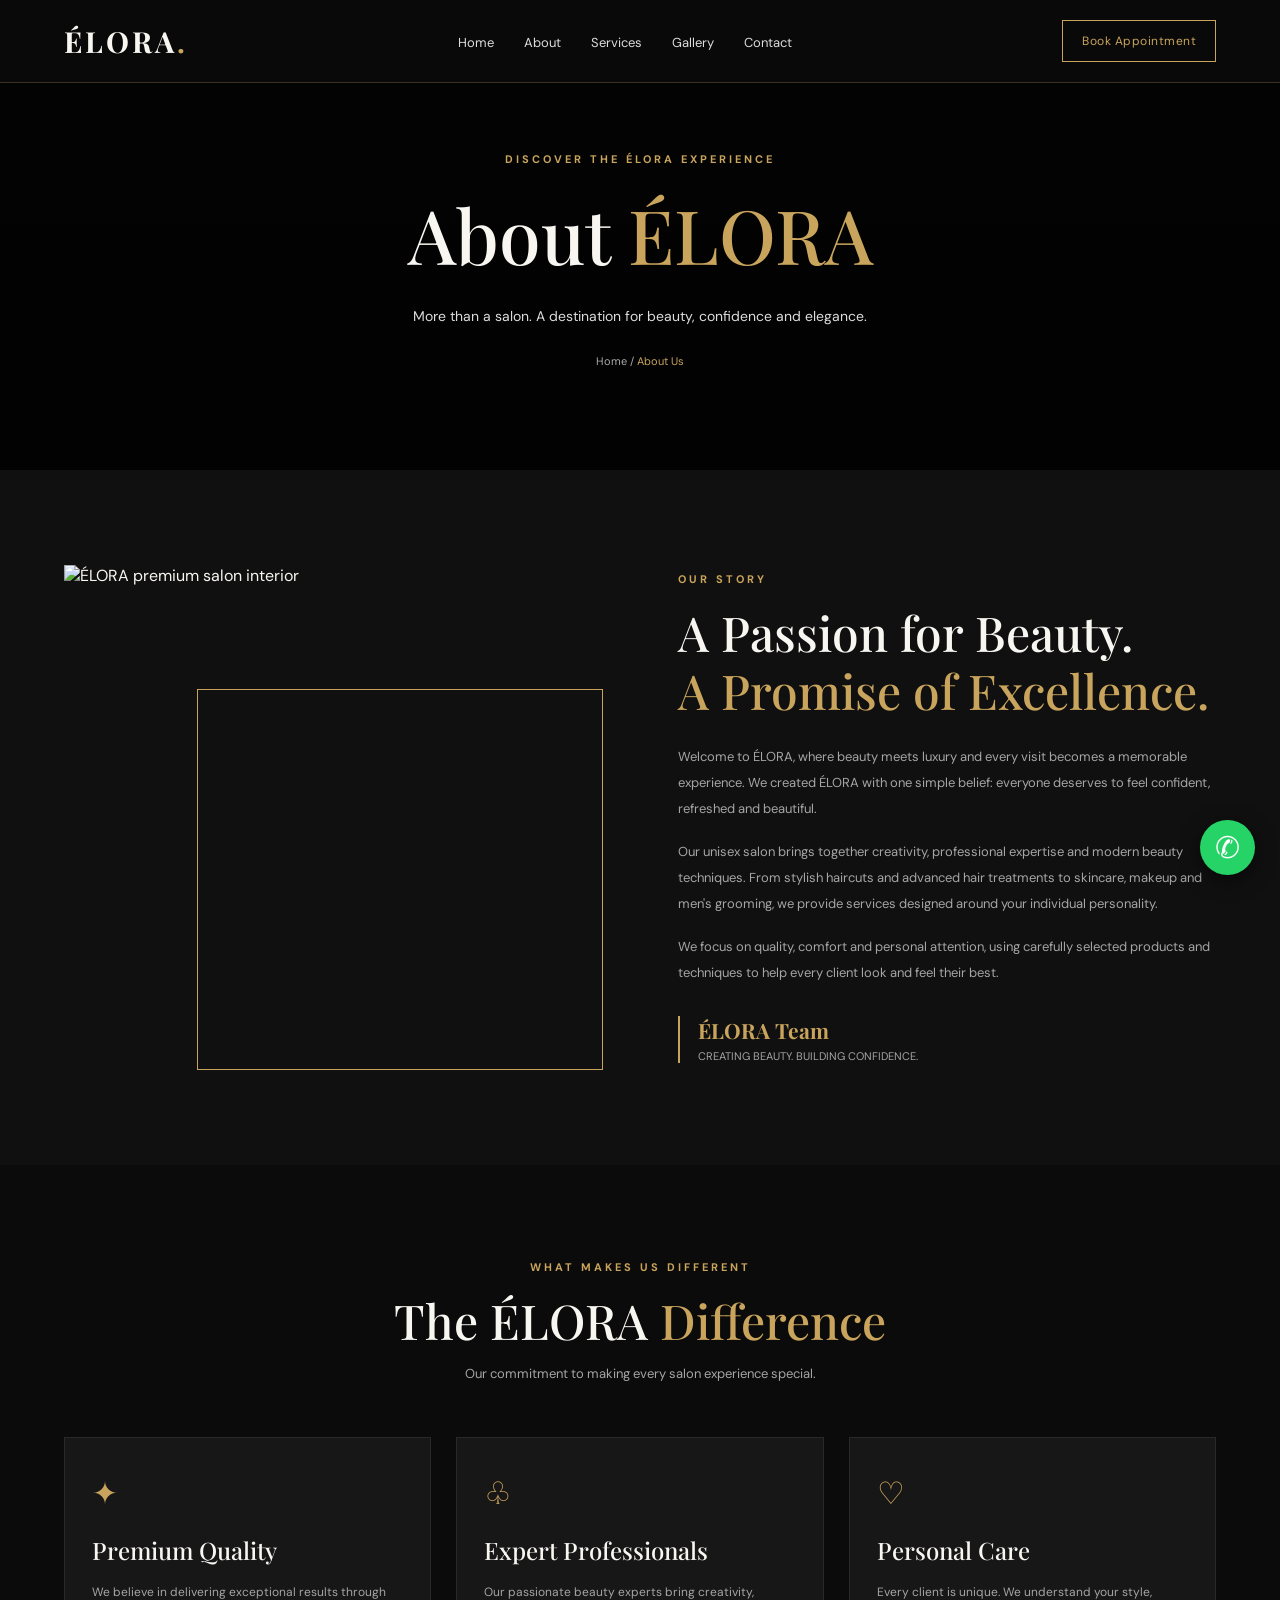
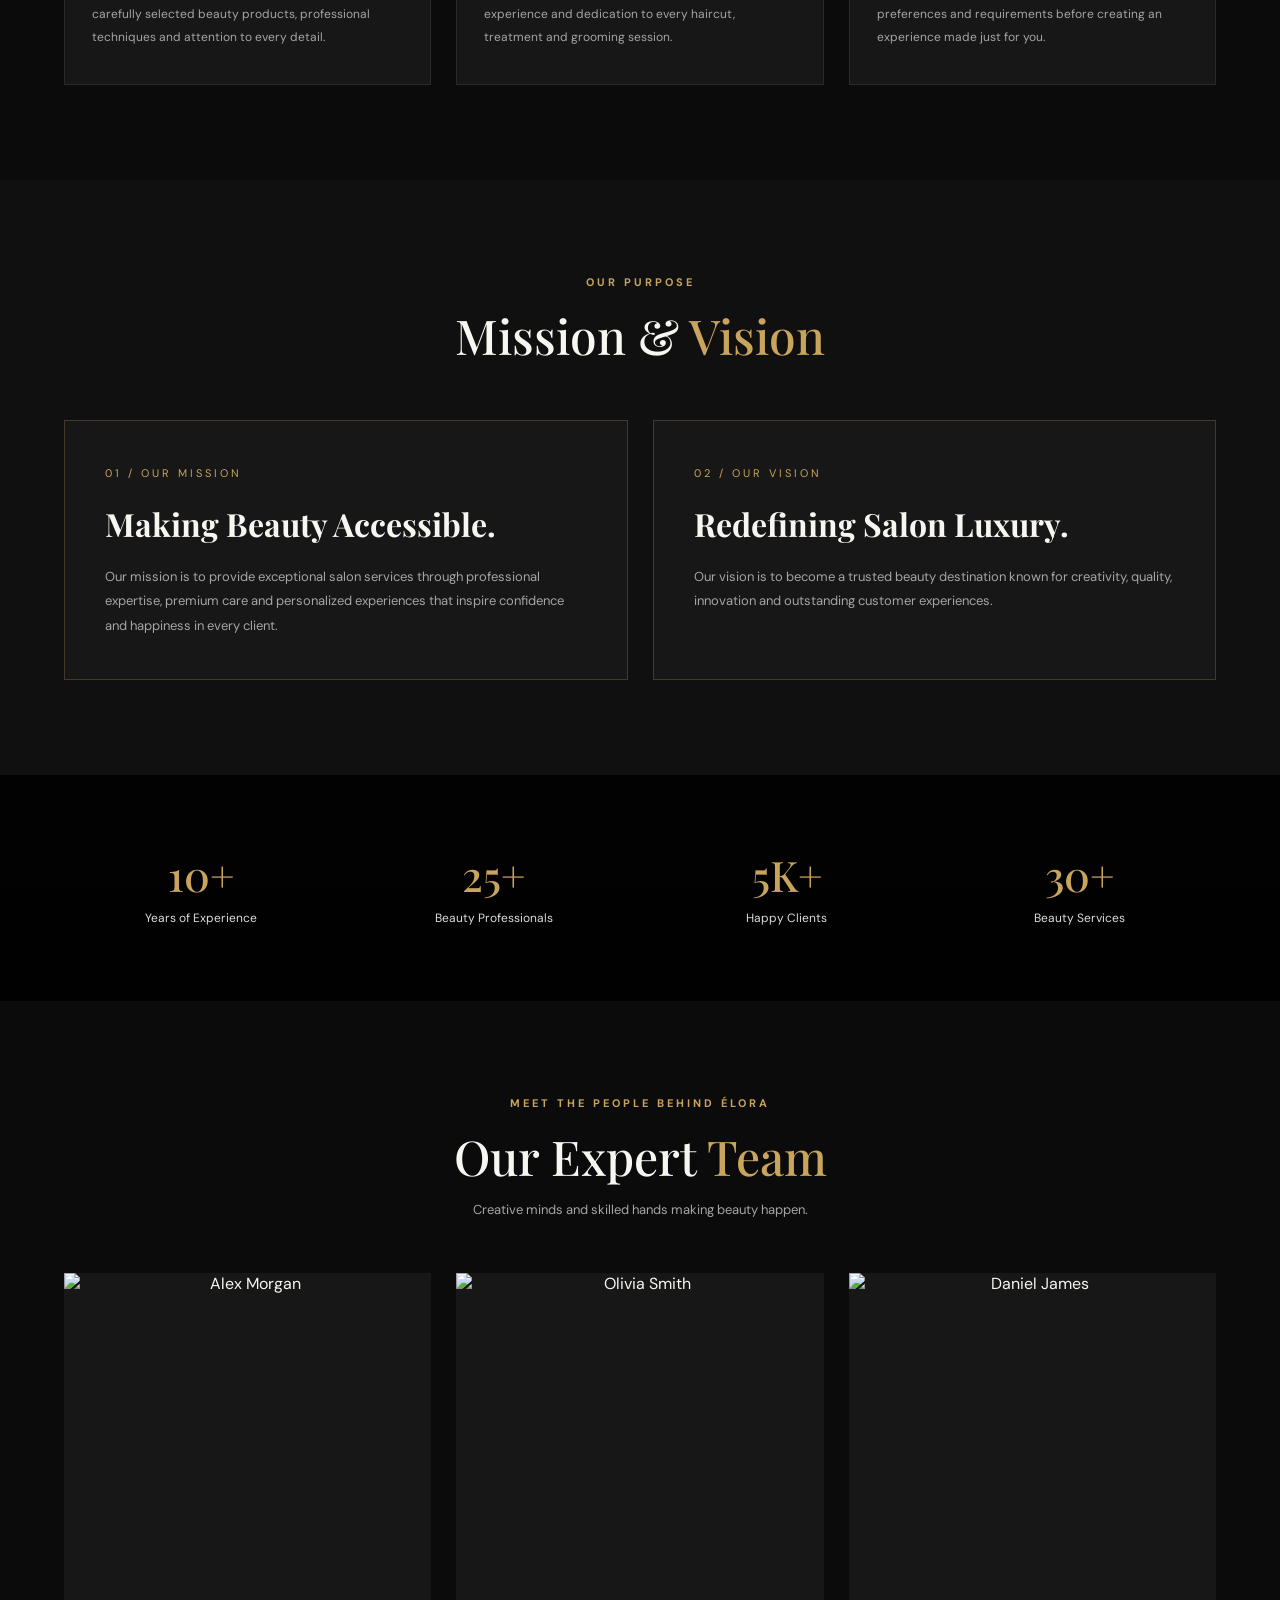
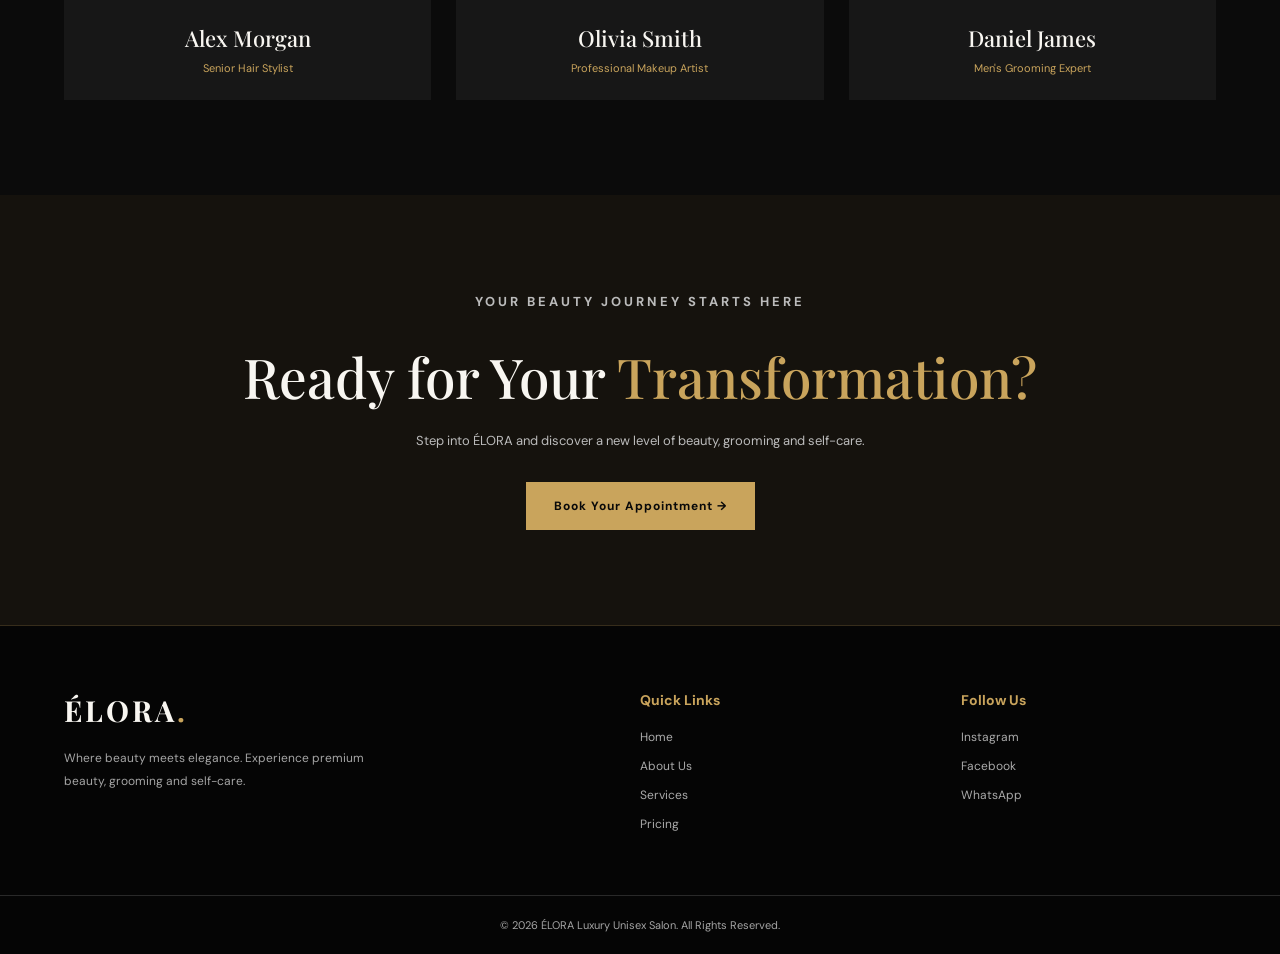
==== about.html @ eaf3b462 "intial website" ====
<!DOCTYPE html>
<html lang="en">
<head>
    <meta charset="UTF-8">
    <meta name="viewport" content="width=device-width, initial-scale=1.0">
    <meta name="description" content="Discover ÉLORA Luxury Unisex Salon. Learn about our story, expert stylists, beauty philosophy and premium salon experience.">
    <title>About Us | ÉLORA Luxury Unisex Salon</title>

    <link rel="preconnect" href="https://fonts.googleapis.com">
    <link rel="preconnect" href="https://fonts.gstatic.com" crossorigin>
    <link href="https://fonts.googleapis.com/css2?family=DM+Sans:wght@400;500;600;700&family=Playfair+Display:wght@400;500;600;700&display=swap" rel="stylesheet">

    <link rel="stylesheet" href="style.css">

    <style>
        /* ABOUT PAGE */

        .about-hero {
            min-height: 470px;
            display: flex;
            align-items: center;
            text-align: center;
            position: relative;
            background:
            linear-gradient(rgba(0,0,0,.72),rgba(0,0,0,.83)),
            url('https://images.unsplash.com/photo-1560066984-138dadb4c035?auto=format&fit=crop&w=1800&q=85') center/cover;
            padding: 130px 0 80px;
        }

        .about-hero-content {
            position: relative;
            width: 100%;
        }

        .about-hero h1 {
            font-size: clamp(45px, 7vw, 75px);
            font-weight: 500;
            margin-bottom: 20px;
        }

        .about-hero h1 span { color: var(--gold); }

        .about-hero p:not(.eyebrow) {
            color: #ddd;
            font-size: 14px;
            line-height: 1.8;
        }

        .breadcrumb {
            margin-top: 25px;
            font-size: 11px;
            color: #aaa;
        }

        .breadcrumb span { color: var(--gold); }

        /* STORY */

        .story-section { background: #101010; }

        .story-grid {
            display: grid;
            grid-template-columns: 1fr 1fr;
            align-items: center;
            gap: 75px;
        }

        .story-image {
            position: relative;
            padding: 0 25px 25px 0;
        }

        .story-image::after {
            content: "";
            position: absolute;
            width: 75%;
            height: 75%;
            right: 0;
            bottom: 0;
            border: 1px solid var(--gold);
        }

        .story-image img {
            position: relative;
            z-index: 1;
            height: 480px;
            object-fit: cover;
        }

        .story-content h2 {
            font-size: clamp(35px, 4vw, 48px);
            margin-bottom: 25px;
        }

        .story-content h2 span { color: var(--gold); }

        .story-content > p:not(.eyebrow) {
            color: var(--gray);
            font-size: 13px;
            line-height: 2;
            margin-bottom: 17px;
        }

        .story-signature {
            margin-top: 30px;
            padding-left: 18px;
            border-left: 2px solid var(--gold);
        }

        .story-signature h3 {
            font-size: 21px;
            color: var(--gold);
        }

        .story-signature p {
            font-size: 11px;
            color: var(--gray);
            margin-top: 5px;
        }

        /* VALUES */

        .values-section { background: #0b0b0b; }

        .values-grid {
            display: grid;
            grid-template-columns: repeat(3,1fr);
            gap: 25px;
        }

        .value-card {
            background: #171717;
            padding: 35px 27px;
            border: 1px solid #292929;
            transition: .3s;
        }

        .value-card:hover {
            border-color: var(--gold);
            transform: translateY(-7px);
        }

        .value-icon {
            font-size: 31px;
            color: var(--gold);
            margin-bottom: 20px;
        }

        .value-card h3 {
            font-size: 24px;
            margin-bottom: 15px;
            font-weight: 500;
        }

        .value-card p {
            font-size: 12px;
            color: var(--gray);
            line-height: 1.9;
        }

        /* MISSION VISION */

        .mission-section { background: #101010; }

        .mission-grid {
            display: grid;
            grid-template-columns: 1fr 1fr;
            gap: 25px;
        }

        .mission-card {
            min-height: 250px;
            padding: 40px;
            border: 1px solid var(--border);
            background: #171717;
        }

        .mission-card span {
            color: var(--gold);
            font-size: 11px;
            letter-spacing: 3px;
        }

        .mission-card h3 {
            font-size: 32px;
            margin: 20px 0;
        }

        .mission-card p {
            color: var(--gray);
            font-size: 13px;
            line-height: 1.9;
        }

        /* STATS */

        .about-stats {
            padding: 75px 0;
            background: linear-gradient(rgba(0,0,0,.85),rgba(0,0,0,.88)),
            url('https://images.unsplash.com/photo-1521590832167-7bcbfaa6381f?auto=format&fit=crop&w=1600&q=85') center/cover fixed;
        }

        .about-stats-grid {
            display: grid;
            grid-template-columns: repeat(4,1fr);
            gap: 20px;
            text-align: center;
        }

        .about-stat h2 {
            color: var(--gold);
            font-size: 42px;
        }

        .about-stat p {
            color: #ddd;
            font-size: 12px;
            margin-top: 10px;
        }

        /* TEAM */

        .about-team-grid {
            display: grid;
            grid-template-columns: repeat(3,1fr);
            gap: 25px;
        }

        .about-team-card {
            background: #171717;
            text-align: center;
            padding-bottom: 25px;
        }

        .about-team-card img {
            height: 330px;
            object-fit: cover;
            margin-bottom: 20px;
        }

        .about-team-card h3 {
            font-size: 22px;
            font-weight: 500;
        }

        .about-team-card p {
            color: var(--gold);
            font-size: 11px;
            margin-top: 8px;
        }

        /* CTA */

        .about-cta {
            text-align: center;
            padding: 95px 20px;
            background: #15120d;
        }

        .about-cta h2 {
            font-size: clamp(35px,5vw,55px);
            margin-bottom: 20px;
        }

        .about-cta h2 span { color: var(--gold); }

        .about-cta p {
            color: #bbb;
            font-size: 13px;
            line-height: 1.8;
            margin-bottom: 30px;
        }

        @media(max-width:768px) {
            .about-hero { min-height: 400px; }

            .story-grid {
                grid-template-columns: 1fr;
                gap: 40px;
            }

            .story-image img { height: 350px; }

            .values-grid,
            .mission-grid {
                grid-template-columns: 1fr;
            }

            .about-stats-grid {
                grid-template-columns: repeat(2,1fr);
                gap: 35px;
            }

            .about-team-grid {
                grid-template-columns: repeat(2,1fr);
                gap: 15px;
            }

            .about-team-card img { height: 250px; }

            .mission-card { padding: 28px; }
        }

        @media(max-width:480px) {
            .about-hero h1 { font-size: 43px; }

            .about-team-grid {
                grid-template-columns: 1fr;
            }

            .about-team-card img { height: 340px; }

            .about-stat h2 { font-size: 34px; }

            .about-cta { padding: 70px 15px; }
        }
    </style>
</head>

<body>

<!-- HEADER -->
<header class="header" id="header">
    <nav class="navbar container">
        <a href="index.html" class="logo">ÉLORA<span>.</span></a>

        <ul class="nav-links" id="navLinks">
            <li><a href="index.html">Home</a></li>
            <li><a href="about.html">About</a></li>
            <li><a href="service.html">Services</a></li>
           
            <li><a href="gallery.html">Gallery</a></li>
            <li><a href="contact.html">Contact</a></li>
        </ul>

        <a href="appointment.html" class="nav-btn">Book Appointment</a>

        <button class="menu-toggle" id="menuToggle" aria-label="Open navigation">
            <span></span><span></span><span></span>
        </button>
    </nav>
</header>

<!-- HERO -->
<section class="about-hero">
    <div class="container about-hero-content">
        <p class="eyebrow">DISCOVER THE ÉLORA EXPERIENCE</p>
        <h1>About <span>ÉLORA</span></h1>
        <p>More than a salon. A destination for beauty, confidence and elegance.</p>
        <div class="breadcrumb">
            <a href="index.html">Home</a> / <span>About Us</span>
        </div>
    </div>
</section>

<!-- OUR STORY -->
<section class="story-section section-padding">
    <div class="container story-grid">

        <div class="story-image">
            <img src="https://images.unsplash.com/photo-1560066984-138dadb4c035?auto=format&fit=crop&w=900&q=85" alt="ÉLORA premium salon interior">
        </div>

        <div class="story-content">
            <p class="eyebrow">OUR STORY</p>
            <h2>A Passion for Beauty.<br><span>A Promise of Excellence.</span></h2>

            <p>
                Welcome to ÉLORA, where beauty meets luxury and every
                visit becomes a memorable experience. We created ÉLORA
                with one simple belief: everyone deserves to feel
                confident, refreshed and beautiful.
            </p>

            <p>
                Our unisex salon brings together creativity, professional
                expertise and modern beauty techniques. From stylish
                haircuts and advanced hair treatments to skincare,
                makeup and men's grooming, we provide services designed
                around your individual personality.
            </p>

            <p>
                We focus on quality, comfort and personal attention,
                using carefully selected products and techniques
                to help every client look and feel their best.
            </p>

            <div class="story-signature">
                <h3>ÉLORA Team</h3>
                <p>CREATING BEAUTY. BUILDING CONFIDENCE.</p>
            </div>
        </div>

    </div>
</section>

<!-- VALUES -->
<section class="values-section section-padding">
    <div class="container">

        <div class="section-heading">
            <p class="eyebrow">WHAT MAKES US DIFFERENT</p>
            <h2>The ÉLORA <span>Difference</span></h2>
            <p>Our commitment to making every salon experience special.</p>
        </div>

        <div class="values-grid">

            <div class="value-card">
                <div class="value-icon">✦</div>
                <h3>Premium Quality</h3>
                <p>
                    We believe in delivering exceptional results through
                    carefully selected beauty products, professional
                    techniques and attention to every detail.
                </p>
            </div>

            <div class="value-card">
                <div class="value-icon">♧</div>
                <h3>Expert Professionals</h3>
                <p>
                    Our passionate beauty experts bring creativity,
                    experience and dedication to every haircut,
                    treatment and grooming session.
                </p>
            </div>

            <div class="value-card">
                <div class="value-icon">♡</div>
                <h3>Personal Care</h3>
                <p>
                    Every client is unique. We understand your style,
                    preferences and requirements before creating
                    an experience made just for you.
                </p>
            </div>

        </div>
    </div>
</section>

<!-- MISSION & VISION -->
<section class="mission-section section-padding">
    <div class="container">

        <div class="section-heading">
            <p class="eyebrow">OUR PURPOSE</p>
            <h2>Mission & <span>Vision</span></h2>
        </div>

        <div class="mission-grid">

            <div class="mission-card">
                <span>01 / OUR MISSION</span>
                <h3>Making Beauty Accessible.</h3>
                <p>
                    Our mission is to provide exceptional salon services
                    through professional expertise, premium care and
                    personalized experiences that inspire confidence
                    and happiness in every client.
                </p>
            </div>

            <div class="mission-card">
                <span>02 / OUR VISION</span>
                <h3>Redefining Salon Luxury.</h3>
                <p>
                    Our vision is to become a trusted beauty destination
                    known for creativity, quality, innovation and
                    outstanding customer experiences.
                </p>
            </div>

        </div>
    </div>
</section>

<!-- STATS -->
<section class="about-stats">
    <div class="container about-stats-grid">

        <div class="about-stat">
            <h2>10+</h2>
            <p>Years of Experience</p>
        </div>

        <div class="about-stat">
            <h2>25+</h2>
            <p>Beauty Professionals</p>
        </div>

        <div class="about-stat">
            <h2>5K+</h2>
            <p>Happy Clients</p>
        </div>

        <div class="about-stat">
            <h2>30+</h2>
            <p>Beauty Services</p>
        </div>

    </div>
</section>

<!-- OUR TEAM -->
<section class="section-padding">
    <div class="container">

        <div class="section-heading">
            <p class="eyebrow">MEET THE PEOPLE BEHIND ÉLORA</p>
            <h2>Our Expert <span>Team</span></h2>
            <p>Creative minds and skilled hands making beauty happen.</p>
        </div>

        <div class="about-team-grid">

            <div class="about-team-card">
                <img src="https://images.unsplash.com/photo-1506794778202-cad84cf45f1d?auto=format&fit=crop&w=600&q=85" alt="Alex Morgan">
                <h3>Alex Morgan</h3>
                <p>Senior Hair Stylist</p>
            </div>

            <div class="about-team-card">
                <img src="https://images.unsplash.com/photo-1580489944761-15a19d654956?auto=format&fit=crop&w=600&q=85" alt="Olivia Smith">
                <h3>Olivia Smith</h3>
                <p>Professional Makeup Artist</p>
            </div>

            <div class="about-team-card">
                <img src="https://images.unsplash.com/photo-1500648767791-00dcc994a43e?auto=format&fit=crop&w=600&q=85" alt="Daniel James">
                <h3>Daniel James</h3>
                <p>Men's Grooming Expert</p>
            </div>

        </div>
    </div>
</section>

<!-- CTA -->
<section class="about-cta">
    <div class="container">
        <p class="eyebrow">YOUR BEAUTY JOURNEY STARTS HERE</p>
        <h2>Ready for Your <span>Transformation?</span></h2>
        <p>
            Step into ÉLORA and discover a new level of beauty,
            grooming and self-care.
        </p>
        <a href="index.html#appointment" class="btn btn-gold">
            Book Your Appointment →
        </a>
    </div>
</section>

<!-- FOOTER -->
<footer class="footer">
    <div class="container footer-grid">

        <div>
            <a href="index.html" class="logo">ÉLORA<span>.</span></a>
            <p>
                Where beauty meets elegance. Experience premium beauty,
                grooming and self-care.
            </p>
        </div>

        <div>
            <h4>Quick Links</h4>
            <a href="index.html">Home</a>
            <a href="about.html">About Us</a>
            <a href="index.html#services">Services</a>
            <a href="index.html#pricing">Pricing</a>
        </div>

        <div>
            <h4>Follow Us</h4>
            <a href="https://instagram.com/" target="_blank">Instagram</a>
            <a href="https://facebook.com/" target="_blank">Facebook</a>
            <a href="https://wa.me/919876543210" target="_blank">WhatsApp</a>
        </div>

    </div>

    <div class="copyright">
        © <span id="year"></span> ÉLORA Luxury Unisex Salon. All Rights Reserved.
    </div>
</footer>

<a href="https://wa.me/919876543210" class="whatsapp-float"
   target="_blank" aria-label="Chat on WhatsApp">✆</a>

<script>
    // MOBILE MENU
    const menuToggle = document.getElementById("menuToggle");
    const navLinks = document.getElementById("navLinks");

    menuToggle.addEventListener("click", () => {
        navLinks.classList.toggle("active");
    });

    document.querySelectorAll(".nav-links a").forEach(link => {
        link.addEventListener("click", () => {
            navLinks.classList.remove("active");
        });
    });

    // HEADER SCROLL
    window.addEventListener("scroll", () => {
        document.getElementById("header").style.background =
            window.scrollY > 50
            ? "rgba(5,5,5,.98)"
            : "rgba(10,10,10,.94)";
    });

    // CURRENT YEAR
    document.getElementById("year").textContent =
        new Date().getFullYear();
</script>

</body>
</html>
---- style.css ----
:root {
    --black: #0b0b0b;
    --dark: #111111;
    --card: #171717;
    --gold: #c9a45c;
    --light-gold: #e6c989;
    --white: #f8f6f1;
    --gray: #a5a5a5;
    --border: rgba(201,164,92,.25);
}

* {
    margin: 0;
    padding: 0;
    box-sizing: border-box;
}

html {
    scroll-behavior: smooth;
    scroll-padding-top: 90px;
}

body {
    background: var(--black);
    color: var(--white);
    font-family: 'DM Sans', sans-serif;
    overflow-x: hidden;
}

a { text-decoration: none; color: inherit; }
img { display: block; width: 100%; }
button, input, select, textarea { font: inherit; }

.container {
    width: min(1160px, 90%);
    margin: auto;
}

.section-padding {
    padding: 95px 0;
}

h1, h2, h3, .logo {
    font-family: 'Playfair Display', serif;
}

h2 {
    font-size: clamp(32px, 4vw, 48px);
    line-height: 1.2;
    font-weight: 500;
}

h2 span, .logo span {
    color: var(--gold);
}

.eyebrow {
    color: var(--gold);
    letter-spacing: 3px;
    font-size: 11px;
    font-weight: 700;
    margin-bottom: 18px;
}

/* LOADER */

.loader {
    position: fixed;
    inset: 0;
    z-index: 9999;
    display: grid;
    place-items: center;
    background: var(--black);
    transition: opacity .5s, visibility .5s;
}

.loader h2 {
    font-size: 40px;
    letter-spacing: 4px;
}

.loader h2 span { color: var(--gold); }

.loader.hide {
    opacity: 0;
    visibility: hidden;
}

/* NAVBAR */

.header {
    position: fixed;
    top: 0;
    width: 100%;
    z-index: 1000;
    background: rgba(10,10,10,.94);
    border-bottom: 1px solid var(--border);
    backdrop-filter: blur(12px);
}

.navbar {
    height: 82px;
    display: flex;
    align-items: center;
    justify-content: space-between;
}

.logo {
    font-size: 29px;
    font-weight: 700;
    letter-spacing: 3px;
}

.nav-links {
    display: flex;
    align-items: center;
    gap: 30px;
    list-style: none;
}

.nav-links a {
    color: #ddd;
    font-size: 13px;
    transition: .3s;
}

.nav-links a:hover { color: var(--gold); }

.nav-btn {
    border: 1px solid var(--gold);
    color: var(--gold);
    padding: 12px 19px;
    font-size: 12px;
    letter-spacing: .5px;
    transition: .3s;
}

.nav-btn:hover {
    background: var(--gold);
    color: #000;
}

.menu-toggle {
    display: none;
    background: none;
    border: 0;
    cursor: pointer;
}

.menu-toggle span {
    display: block;
    width: 25px;
    height: 2px;
    background: var(--gold);
    margin: 6px;
}

/* BUTTONS */

.btn {
    display: inline-flex;
    justify-content: center;
    align-items: center;
    padding: 15px 27px;
    font-size: 12px;
    font-weight: 700;
    letter-spacing: 1px;
    transition: .3s;
    cursor: pointer;
    border: 1px solid var(--gold);
}

.btn-gold {
    background: var(--gold);
    color: #090909;
}

.btn-gold:hover {
    background: var(--light-gold);
    transform: translateY(-3px);
}

.btn-outline {
    color: white;
    background: transparent;
}

.btn-outline:hover {
    color: var(--gold);
    background: rgba(201,164,92,.1);
}

.full-btn { width: 100%; }

/* HERO */

.hero {
    min-height: 760px;
    height: 100vh;
    max-height: 900px;
    position: relative;
    display: flex;
    align-items: center;
    background:
    url('https://images.unsplash.com/photo-1521590832167-7bcbfaa6381f?auto=format&fit=crop&w=2000&q=90')
    center 40% / cover no-repeat;
}

.hero-overlay {
    position: absolute;
    inset: 0;
    background: linear-gradient(90deg, rgba(0,0,0,.94) 0%, rgba(0,0,0,.72) 48%, rgba(0,0,0,.18) 100%);
}

.hero-content {
    position: relative;
    z-index: 1;
    padding-top: 90px;
}

.hero h1 {
    font-size: clamp(48px, 7vw, 82px);
    font-weight: 500;
    line-height: 1.12;
    margin-bottom: 22px;
}

.hero h1 span { color: var(--gold); }

.hero-desc {
    color: #d0d0d0;
    max-width: 490px;
    line-height: 1.9;
    font-size: 14px;
}

.hero-buttons {
    display: flex;
    gap: 15px;
    margin-top: 35px;
    flex-wrap: wrap;
}

.hero-bottom {
    display: flex;
    gap: 55px;
    margin-top: 80px;
}

.hero-bottom div {
    display: flex;
    flex-direction: column;
    gap: 5px;
}

.hero-bottom strong {
    font-family: 'Playfair Display';
    font-size: 27px;
    color: var(--gold);
}

.hero-bottom small {
    font-size: 11px;
    color: #ccc;
}

.hero-side-text {
    position: absolute;
    right: 25px;
    bottom: 45px;
    writing-mode: vertical-rl;
    font-size: 10px;
    letter-spacing: 4px;
    color: var(--light-gold);
}

/* SECTION HEADING */

.section-heading {
    text-align: center;
    margin-bottom: 55px;
}

.section-heading > p:last-child {
    color: var(--gray);
    font-size: 13px;
    margin-top: 15px;
}

/* ABOUT */

.about { background: #101010; }

.about-grid {
    display: grid;
    grid-template-columns: 1fr 1fr;
    gap: 85px;
    align-items: center;
}

.about-image {
    position: relative;
    padding: 0 25px 25px 0;
}

.about-image::before {
    content: '';
    position: absolute;
    right: 0;
    bottom: 0;
    width: 80%;
    height: 80%;
    border: 1px solid var(--gold);
}

.about-image img {
    position: relative;
    z-index: 1;
    height: 480px;
    object-fit: cover;
}

.image-label {
    position: absolute;
    z-index: 2;
    left: -12px;
    bottom: 45px;
    background: var(--gold);
    color: #000;
    padding: 13px 20px;
    font-size: 10px;
    letter-spacing: 2px;
}

.about-content h2 { margin-bottom: 25px; }

.about-content > p:not(.eyebrow) {
    color: var(--gray);
    line-height: 2;
    font-size: 13px;
    margin-bottom: 18px;
}

.text-link {
    display: inline-block;
    margin-top: 17px;
    color: var(--gold);
    font-size: 12px;
    font-weight: 700;
    border-bottom: 1px solid var(--gold);
    padding-bottom: 8px;
}

/* SERVICES */

.service-grid {
    display: grid;
    grid-template-columns: repeat(3, 1fr);
    gap: 25px;
}

.service-card {
    background: var(--card);
    overflow: hidden;
    transition: .35s;
}

.service-card:hover {
    transform: translateY(-8px);
}

.service-card img {
    height: 235px;
    object-fit: cover;
    transition: .5s;
}

.service-card:hover img { transform: scale(1.05); }

.service-info { padding: 25px; }

.service-info > span {
    color: var(--gold);
    font-size: 12px;
}

.service-info h3 {
    font-size: 23px;
    font-weight: 500;
    margin: 10px 0;
}

.service-info p {
    color: var(--gray);
    font-size: 12px;
    line-height: 1.8;
    min-height: 45px;
}

.service-info a {
    display: inline-block;
    color: var(--gold);
    font-size: 11px;
    margin-top: 20px;
}

/* EXPERIENCE */

.experience {
    padding: 110px 0;
    text-align: center;
    background:
    linear-gradient(rgba(0,0,0,.77), rgba(0,0,0,.83)),
    url('https://images.unsplash.com/photo-1560066984-138dadb4c035?auto=format&fit=crop&w=1800&q=85') center/cover fixed;
}

.experience h2 {
    font-size: clamp(38px, 5vw, 60px);
    margin-bottom: 30px;
}

.experience h2 span { color: var(--gold); }

/* PRICING */

.pricing { background: #101010; }

.price-grid {
    display: grid;
    grid-template-columns: repeat(3, 1fr);
    gap: 25px;
    align-items: stretch;
}

.price-card {
    background: var(--card);
    border: 1px solid #292929;
    padding: 35px 25px;
    position: relative;
}

.price-card.featured {
    border: 1px solid var(--gold);
}

.price-card h3 {
    font-size: 26px;
    margin-bottom: 28px;
}

.price-item {
    display: flex;
    justify-content: space-between;
    padding: 16px 0;
    border-bottom: 1px solid #333;
    font-size: 12px;
    color: #ccc;
}

.price-item strong { color: var(--gold); }

.price-card .btn { margin-top: 30px; }

.popular {
    position: absolute;
    right: 0;
    top: 0;
    background: var(--gold);
    color: #000;
    padding: 8px 15px;
    font-size: 9px;
    letter-spacing: 1px;
}

.price-note {
    color: var(--gray);
    font-size: 11px;
    text-align: center;
    margin-top: 30px;
}

/* TEAM */

.team-grid {
    display: grid;
    grid-template-columns: repeat(3, 1fr);
    gap: 28px;
}

.team-card {
    text-align: center;
    background: var(--card);
    padding-bottom: 25px;
}

.team-card img {
    height: 340px;
    object-fit: cover;
    object-position: center 30%;
    margin-bottom: 22px;
}

.team-card h3 {
    font-size: 22px;
    font-weight: 500;
}

.team-card p {
    color: var(--gold);
    font-size: 11px;
    margin-top: 9px;
}

/* GALLERY */

.gallery { background: #101010; }

.gallery-grid {
    display: grid;
    grid-template-columns: repeat(3, 1fr);
    gap: 15px;
}

.gallery-grid img {
    height: 280px;
    object-fit: cover;
    transition: .4s;
    cursor: pointer;
}

.gallery-grid img:hover {
    opacity: .75;
    transform: scale(.98);
}

/* TESTIMONIALS */

.testimonial-grid {
    display: grid;
    grid-template-columns: repeat(3, 1fr);
    gap: 22px;
}

.testimonial-card {
    background: var(--card);
    padding: 35px 25px;
    border-bottom: 2px solid var(--gold);
}

.stars {
    color: var(--gold);
    letter-spacing: 5px;
    margin-bottom: 20px;
}

.testimonial-card p {
    font-size: 13px;
    line-height: 1.9;
    color: #ccc;
    min-height: 80px;
}

.testimonial-card h4 {
    margin-top: 20px;
    font-family: 'Playfair Display';
}

.testimonial-card small {
    color: var(--gold);
    font-size: 10px;
}

/* APPOINTMENT */

.appointment { background: #101010; }

.appointment-grid {
    display: grid;
    grid-template-columns: .8fr 1.2fr;
    gap: 75px;
    align-items: center;
}

.appointment-info h2 { margin-bottom: 25px; }

.appointment-info > p:not(.eyebrow) {
    color: var(--gray);
    font-size: 13px;
    line-height: 1.9;
}

.contact-detail {
    display: flex;
    align-items: center;
    gap: 18px;
    margin-top: 35px;
}

.contact-detail > span {
    width: 45px;
    height: 45px;
    display: grid;
    place-items: center;
    border: 1px solid var(--gold);
    color: var(--gold);
    font-size: 20px;
}

.contact-detail div {
    display: flex;
    flex-direction: column;
    gap: 6px;
}

.contact-detail small {
    color: var(--gray);
    font-size: 11px;
}

.contact-detail strong { font-size: 13px; }

.booking-form {
    background: var(--card);
    border: 1px solid var(--border);
    padding: 38px;
}

.booking-form h3 {
    font-size: 28px;
    margin-bottom: 28px;
}

.form-row {
    display: grid;
    grid-template-columns: 1fr 1fr;
    gap: 18px;
}

.form-group { margin-bottom: 19px; }

.form-group label {
    display: block;
    color: #ccc;
    font-size: 11px;
    margin-bottom: 9px;
}

.form-group input,
.form-group select,
.form-group textarea {
    width: 100%;
    padding: 13px;
    background: #0e0e0e;
    color: white;
    border: 1px solid #353535;
    outline: none;
    font-size: 12px;
    border-radius: 0;
}

.form-group input:focus,
.form-group select:focus,
.form-group textarea:focus {
    border-color: var(--gold);
}

.form-group input[type="date"],
.form-group input[type="time"] {
    color-scheme: dark;
}

.form-group select option { background: #111; }

.form-group textarea {
    resize: vertical;
    min-height: 85px;
}

.form-note {
    color: var(--gray);
    font-size: 10px;
    text-align: center;
    margin-top: 15px;
}

/* CONTACT */

.contact-grid {
    display: grid;
    grid-template-columns: 1fr 1fr;
    gap: 70px;
    align-items: center;
}

.contact-grid > div:first-child > p:last-child {
    color: var(--gray);
    line-height: 1.9;
    font-size: 13px;
    margin-top: 20px;
}

.contact-box {
    border: 1px solid var(--border);
    padding: 35px;
}

.contact-box h3 {
    color: var(--gold);
    font-size: 20px;
    margin: 20px 0 10px;
}

.contact-box h3:first-child { margin-top: 0; }

.contact-box p {
    color: #ccc;
    font-size: 13px;
    line-height: 1.9;
}

/* FOOTER */

.footer {
    background: #050505;
    border-top: 1px solid var(--border);
    padding-top: 65px;
}

.footer-grid {
    display: grid;
    grid-template-columns: 2fr 1fr 1fr;
    gap: 65px;
    padding-bottom: 50px;
}

.footer-grid p {
    color: var(--gray);
    font-size: 12px;
    line-height: 1.9;
    max-width: 320px;
    margin-top: 18px;
}

.footer-grid h4 {
    color: var(--gold);
    margin-bottom: 20px;
    font-size: 14px;
}

.footer-grid > div:not(:first-child) a {
    display: block;
    color: #aaa;
    font-size: 12px;
    margin: 13px 0;
    transition: .3s;
}

.footer-grid a:hover { color: var(--gold); }

.copyright {
    border-top: 1px solid #292929;
    padding: 22px 10px;
    text-align: center;
    color: var(--gray);
    font-size: 11px;
}

/* WHATSAPP */

.whatsapp-float {
    position: fixed;
    z-index: 999;
    bottom: 25px;
    right: 25px;
    width: 55px;
    height: 55px;
    border-radius: 50%;
    display: grid;
    place-items: center;
    background: #25d366;
    color: #fff;
    font-size: 30px;
    box-shadow: 0 5px 20px #0008;
}

/* ANIMATION */

@media (prefers-reduced-motion: no-preference) {
    .reveal {
        opacity: 0;
        transform: translateY(25px);
        transition: opacity .7s, transform .7s;
    }

    .reveal.visible {
        opacity: 1;
        transform: translateY(0);
    }
}

/* TABLET */

@media (max-width: 1000px) {
    .nav-links { gap: 17px; }
    .nav-links a { font-size: 11px; }
    .about-grid { gap: 40px; }
    .appointment-grid { gap: 35px; }
}

/* MOBILE */

@media (max-width: 768px) {
    .section-padding { padding: 65px 0; }

    .navbar { height: 70px; }

    .logo { font-size: 25px; }

    .menu-toggle { display: block; }

    .nav-btn { display: none; }

    .nav-links {
        position: absolute;
        top: 70px;
        left: 0;
        width: 100%;
        display: none;
        flex-direction: column;
        align-items: flex-start;
        gap: 0;
        background: #0b0b0b;
        padding: 10px 5% 20px;
        border-bottom: 1px solid var(--border);
    }

    .nav-links.active { display: flex; }

    .nav-links li { width: 100%; }

    .nav-links a {
        display: block;
        padding: 13px 0;
        width: 100%;
        font-size: 13px;
    }

    .hero {
        min-height: 740px;
        height: auto;
        background-position: 60% center;
    }

    .hero-overlay {
        background: linear-gradient(90deg, rgba(0,0,0,.92), rgba(0,0,0,.62));
    }

    .hero-content { padding-top: 140px; padding-bottom: 50px; }

    .hero h1 { font-size: clamp(46px, 11vw, 65px); }

    .hero-desc { max-width: 390px; }

    .hero-bottom {
        gap: 25px;
        margin-top: 60px;
        flex-wrap: wrap;
    }

    .hero-bottom strong { font-size: 23px; }
    .hero-bottom small { font-size: 9px; }

    .hero-side-text { display: none; }

    .about-grid,
    .appointment-grid,
    .contact-grid {
        grid-template-columns: 1fr;
        gap: 40px;
    }

    .about-image img { height: 360px; }

    .service-grid,
    .price-grid,
    .team-grid,
    .testimonial-grid {
        grid-template-columns: repeat(2, 1fr);
        gap: 15px;
    }

    .service-card img { height: 180px; }
    .service-info { padding: 17px; }
    .service-info h3 { font-size: 19px; }
    .service-info p { font-size: 11px; }

    .price-card { padding: 28px 17px; }
    .price-card h3 { font-size: 21px; }
    .price-item { font-size: 11px; }

    .team-card img { height: 260px; }
    .team-card h3 { font-size: 19px; }

    .gallery-grid {
        grid-template-columns: repeat(2, 1fr);
        gap: 10px;
    }

    .gallery-grid img { height: 220px; }

    .appointment-info h2 { font-size: 38px; }

    .booking-form { padding: 25px 18px; }

    .footer-grid {
        grid-template-columns: 1fr 1fr;
        gap: 35px;
    }

    .footer-grid > div:first-child { grid-column: 1/-1; }
}

/* SMALL MOBILE */

@media (max-width: 480px) {
    .container { width: 91%; }

    .hero { min-height: 690px; }

    .hero h1 { font-size: 45px; }

    .hero-buttons { flex-direction: column; align-items: flex-start; }
    .hero-buttons .btn { min-width: 190px; }

    .hero-bottom { gap: 20px; }

    .section-heading { margin-bottom: 35px; }

    .section-heading h2 { font-size: 33px; }

    .service-grid,
    .price-grid,
    .team-grid,
    .testimonial-grid {
        grid-template-columns: 1fr;
    }

    .service-card img { height: 230px; }

    .price-card { padding: 30px 23px; }

    .team-card img { height: 340px; }

    .gallery-grid img { height: 170px; }

    .form-row { grid-template-columns: 1fr; gap: 0; }

    .booking-form h3 { font-size: 24px; }

    .contact-box { padding: 25px; }

    .footer-grid {
        grid-template-columns: 1fr 1fr;
        gap: 25px;
    }

    .footer-grid > div:first-child { grid-column: 1/-1; }

    .whatsapp-float {
        width: 50px;
        height: 50px;
        bottom: 17px;
        right: 17px;
    }
}
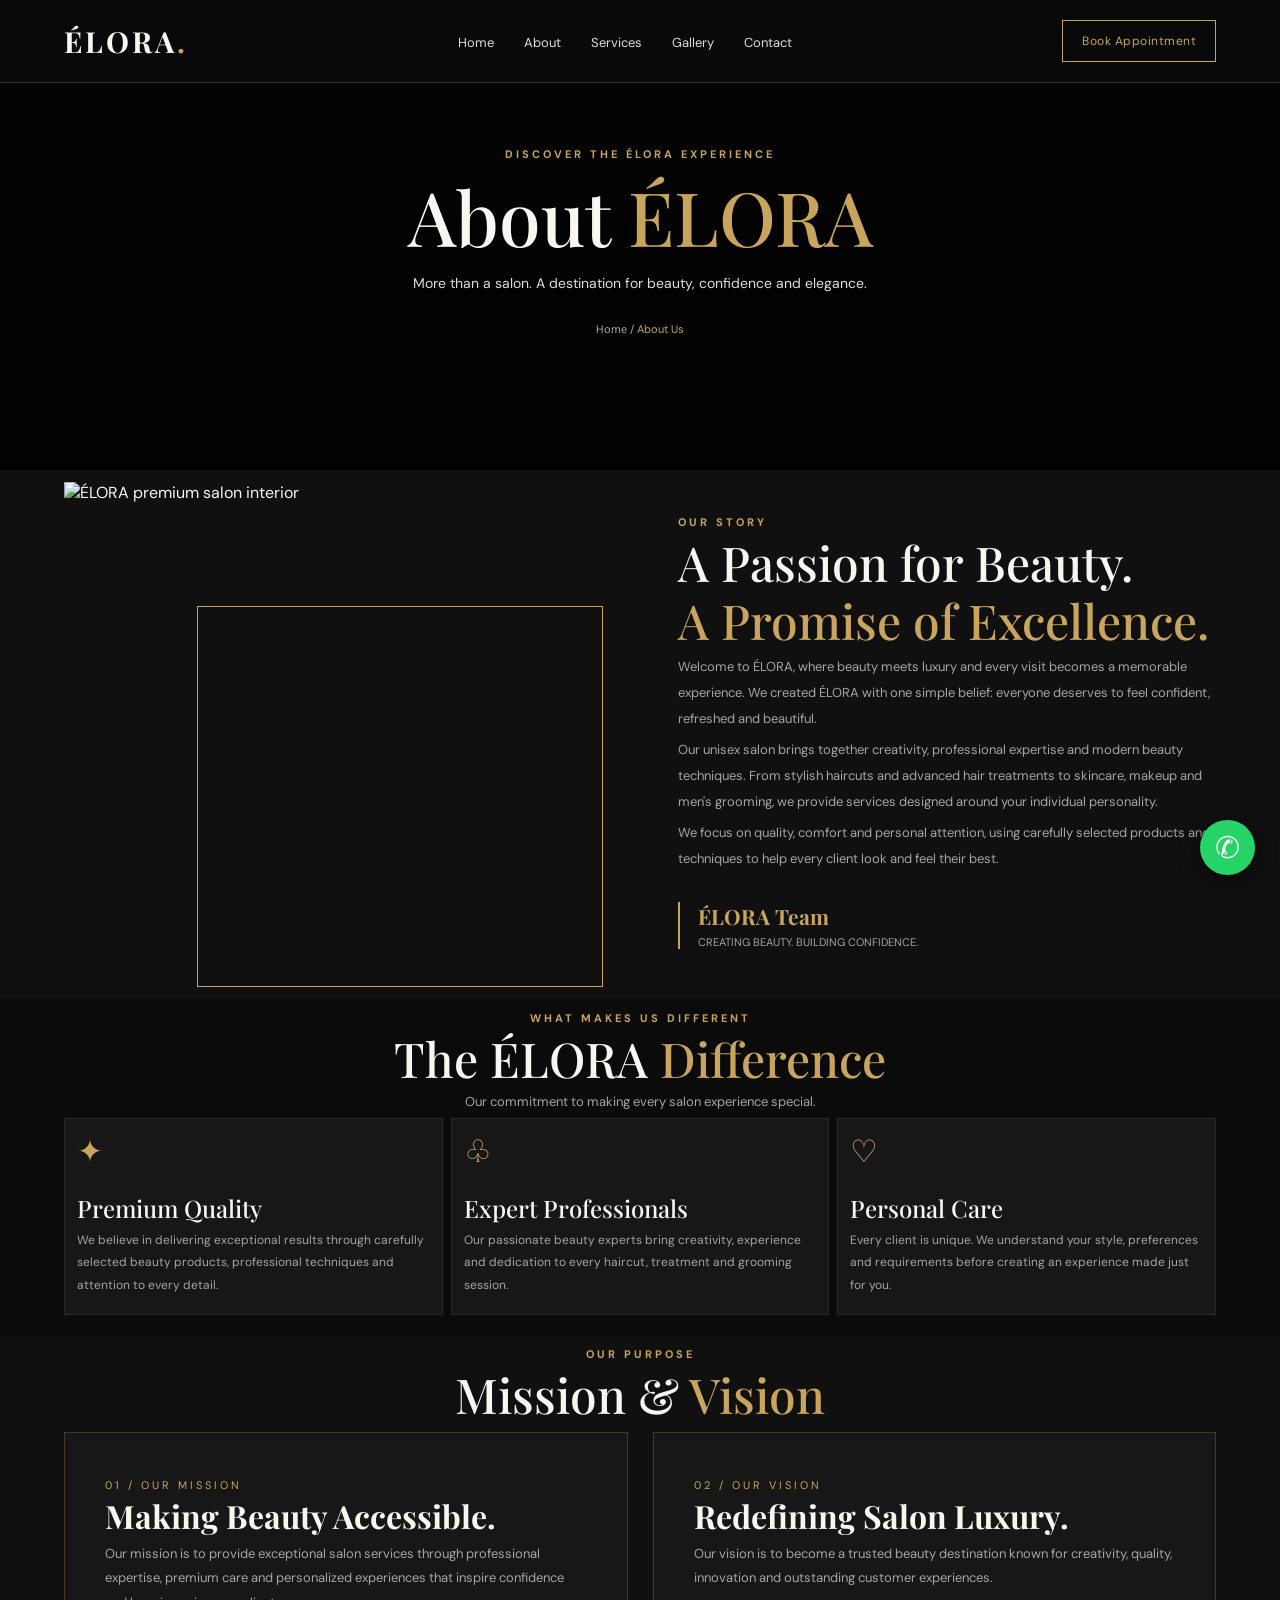
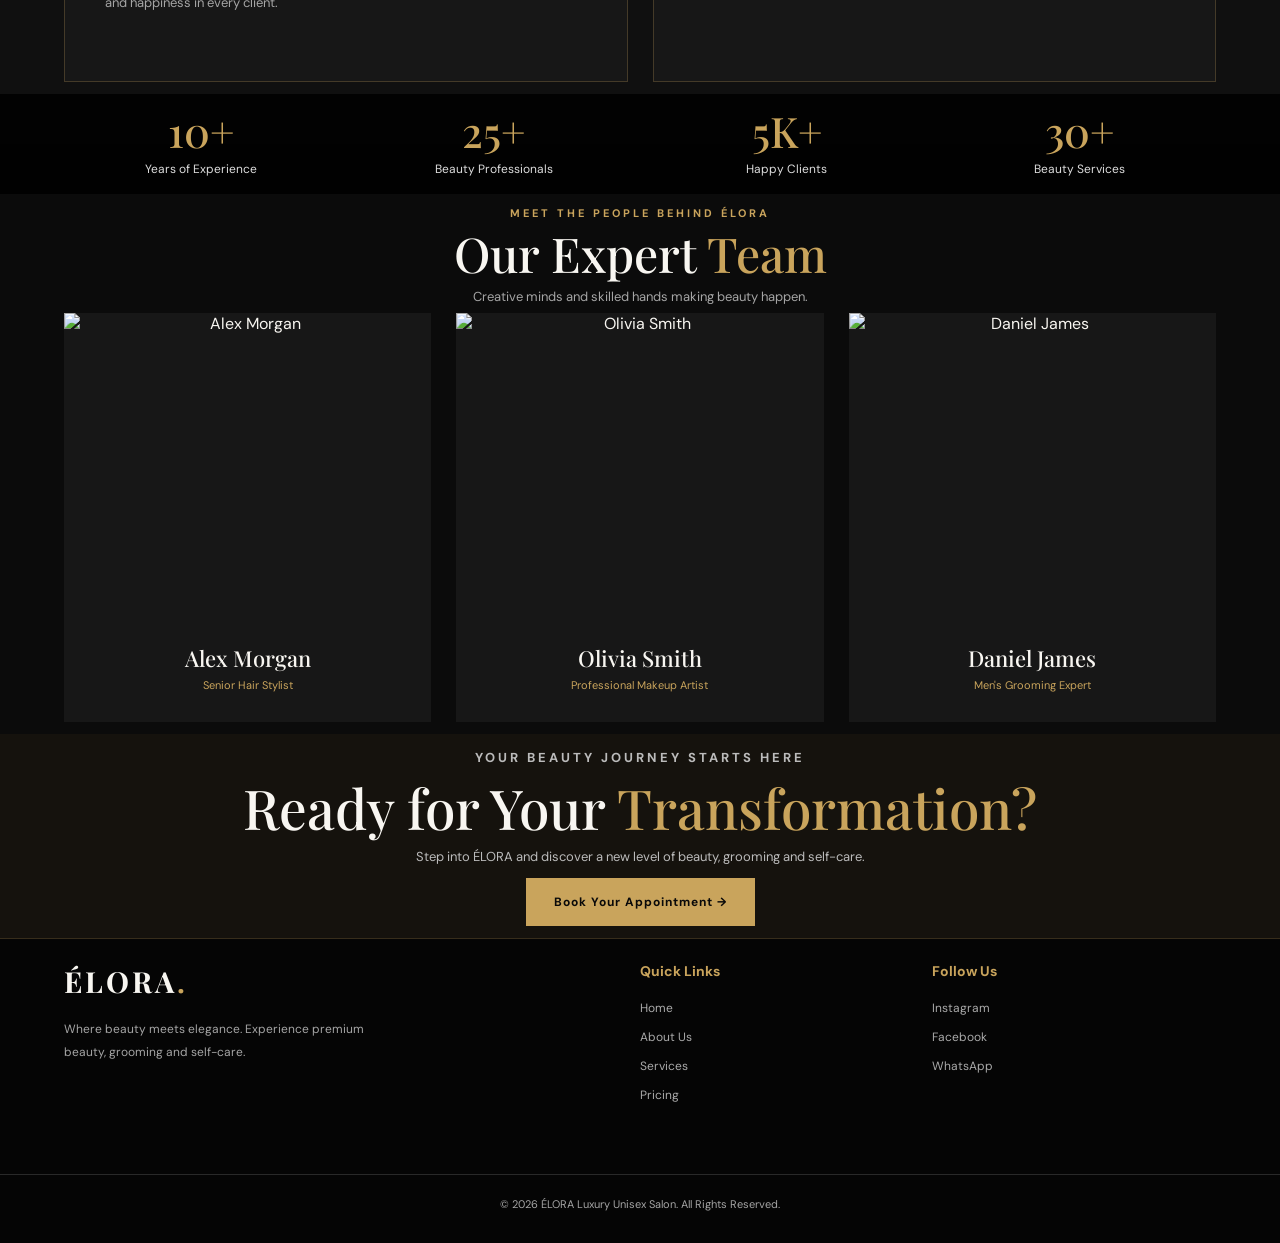
==== commit 37dd340c: "update website" ====
--- a/about.html
+++ b/about.html
@@ -323,13 +323,12 @@
 <!-- HEADER -->
 <header class="header" id="header">
     <nav class="navbar container">
-        <a href="index.html" class="logo">ÉLORA<span>.</span></a>
+        <a href="#home" class="logo">ÉLORA<span>.</span></a>
 
         <ul class="nav-links" id="navLinks">
             <li><a href="index.html">Home</a></li>
             <li><a href="about.html">About</a></li>
             <li><a href="service.html">Services</a></li>
-           
             <li><a href="gallery.html">Gallery</a></li>
             <li><a href="contact.html">Contact</a></li>
         </ul>
@@ -341,7 +340,6 @@
         </button>
     </nav>
 </header>
-
 <!-- HERO -->
 <section class="about-hero">
     <div class="container about-hero-content">
--- a/style.css
+++ b/style.css
@@ -974,3 +974,151 @@
         right: 17px;
     }
 }
+
+/* =====================================
+   ELORA - ULTRA COMPACT SECTION SPACING
+===================================== */
+
+/* All sections */
+section,
+.section-padding {
+    padding-top: 12px !important;
+    padding-bottom: 12px !important;
+    margin-top: 0 !important;
+    margin-bottom: 0 !important;
+}
+
+/* Hero sections */
+.hero,
+.page-hero,
+.about-hero,
+.services-hero,
+.gallery-hero,
+.contact-hero,
+.appointment-hero {
+    padding-top: 25px !important;
+    padding-bottom: 12px !important;
+}
+
+/* Headings */
+.section-heading {
+    margin-top: 0 !important;
+    margin-bottom: 8px !important;
+}
+
+section h1,
+section h2,
+section h3 {
+    margin-top: 0 !important;
+    margin-bottom: 5px !important;
+}
+
+/* Paragraphs */
+section p {
+    margin-top: 0 !important;
+    margin-bottom: 5px !important;
+}
+
+/* Grid spacing */
+.services-grid,
+.gallery-grid,
+.team-grid,
+.contact-grid,
+.values-grid,
+.footer-grid {
+    gap: 8px !important;
+    margin-top: 8px !important;
+    margin-bottom: 8px !important;
+}
+
+/* Content blocks */
+.about-content,
+.story-content,
+.services-content,
+.contact-content {
+    gap: 10px !important;
+    margin-top: 5px !important;
+    margin-bottom: 5px !important;
+}
+
+/* Cards */
+.service-card,
+.team-card,
+.value-card,
+.contact-card {
+    padding: 12px !important;
+    margin: 0 !important;
+}
+
+/* Images */
+section img {
+    margin-bottom: 0 !important;
+}
+
+/* Buttons */
+section .btn {
+    margin-top: 5px !important;
+}
+
+/* Footer */
+.footer {
+    padding-top: 15px !important;
+    padding-bottom: 10px !important;
+}
+
+/* Tablet and mobile */
+@media (max-width: 768px) {
+    section,
+    .section-padding {
+        padding-top: 10px !important;
+        padding-bottom: 10px !important;
+    }
+
+    .hero,
+    .page-hero,
+    .about-hero,
+    .services-hero,
+    .gallery-hero,
+    .contact-hero,
+    .appointment-hero {
+        padding-top: 20px !important;
+        padding-bottom: 10px !important;
+    }
+
+    .section-heading {
+        margin-bottom: 6px !important;
+    }
+
+    .services-grid,
+    .gallery-grid,
+    .team-grid,
+    .contact-grid {
+        gap: 7px !important;
+    }
+
+    .service-card,
+    .team-card,
+    .value-card,
+    .contact-card {
+        padding: 10px !important;
+    }
+
+    .footer {
+        padding-top: 15px !important;
+    }
+}
+
+/* Small mobile */
+@media (max-width: 480px) {
+    section,
+    .section-padding {
+        padding-top: 8px !important;
+        padding-bottom: 8px !important;
+    }
+
+    .hero,
+    .page-hero {
+        padding-top: 15px !important;
+        padding-bottom: 8px !important;
+    }
+}
